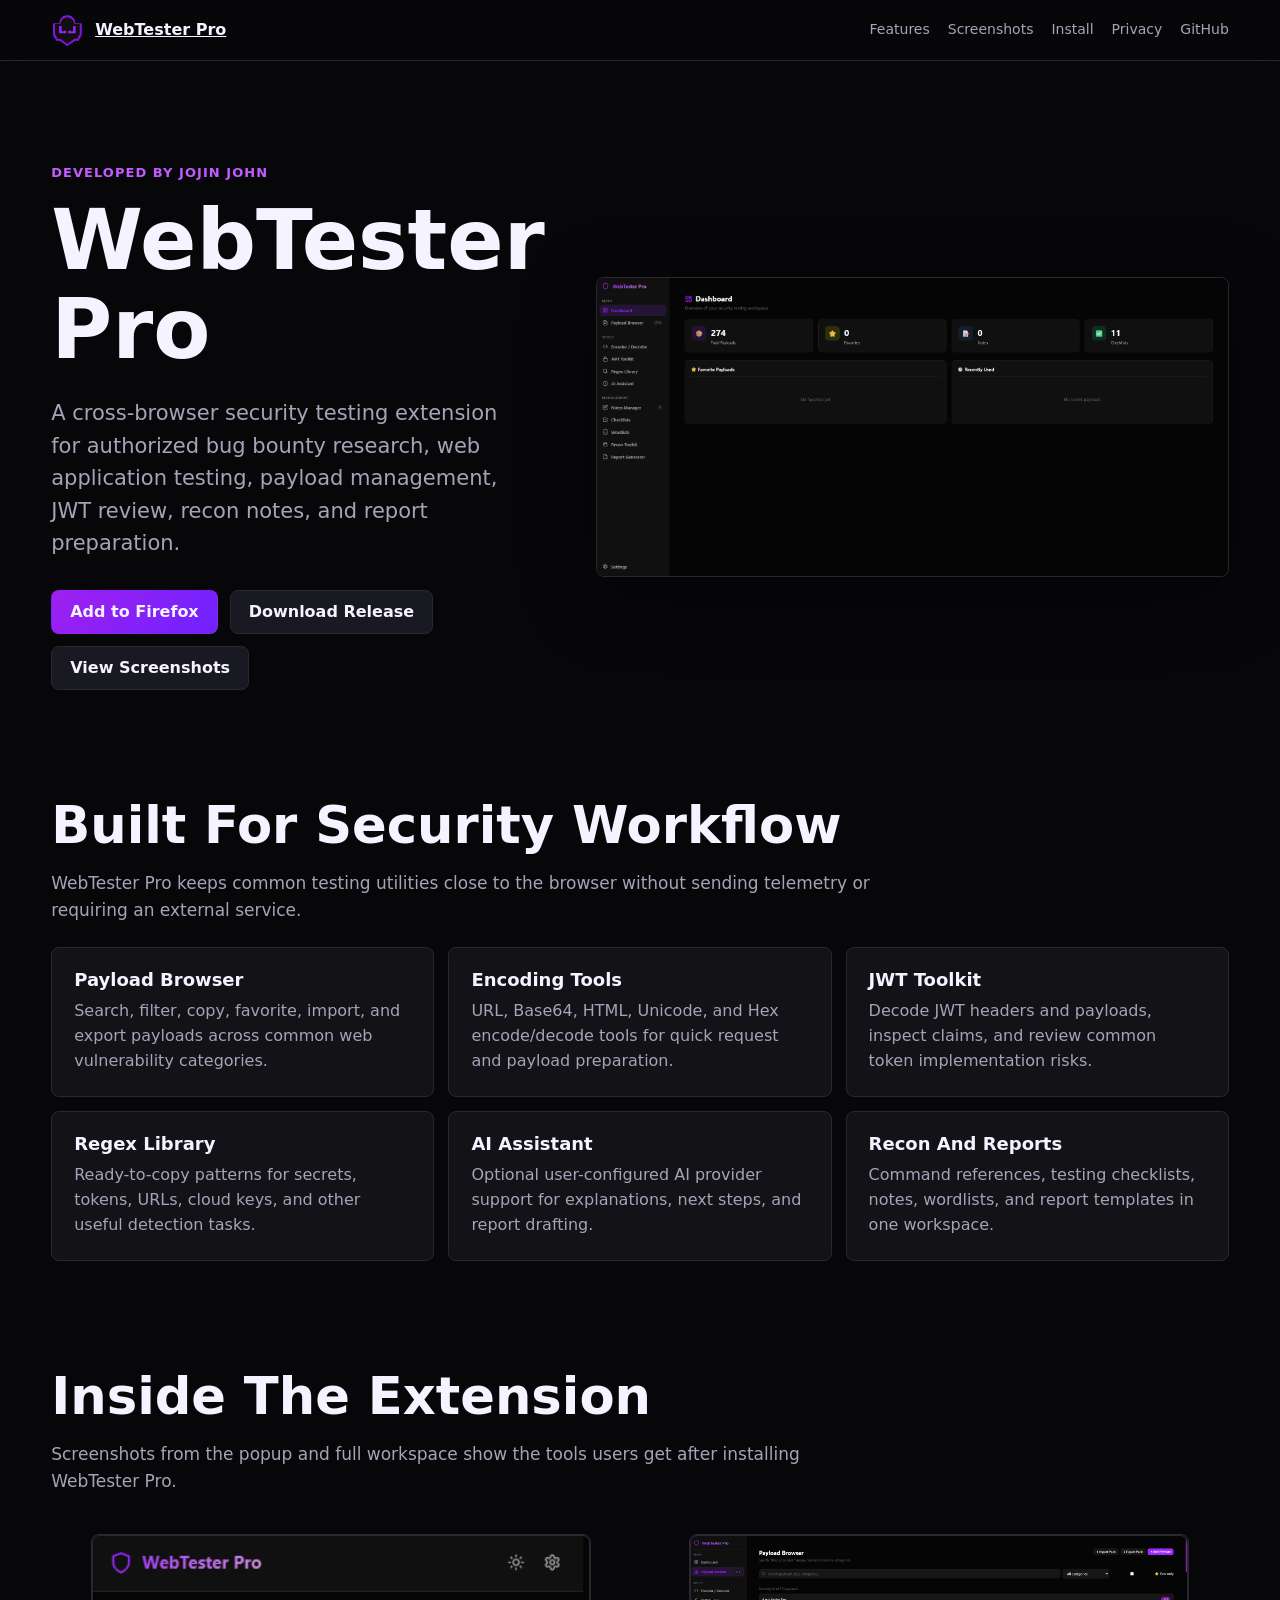
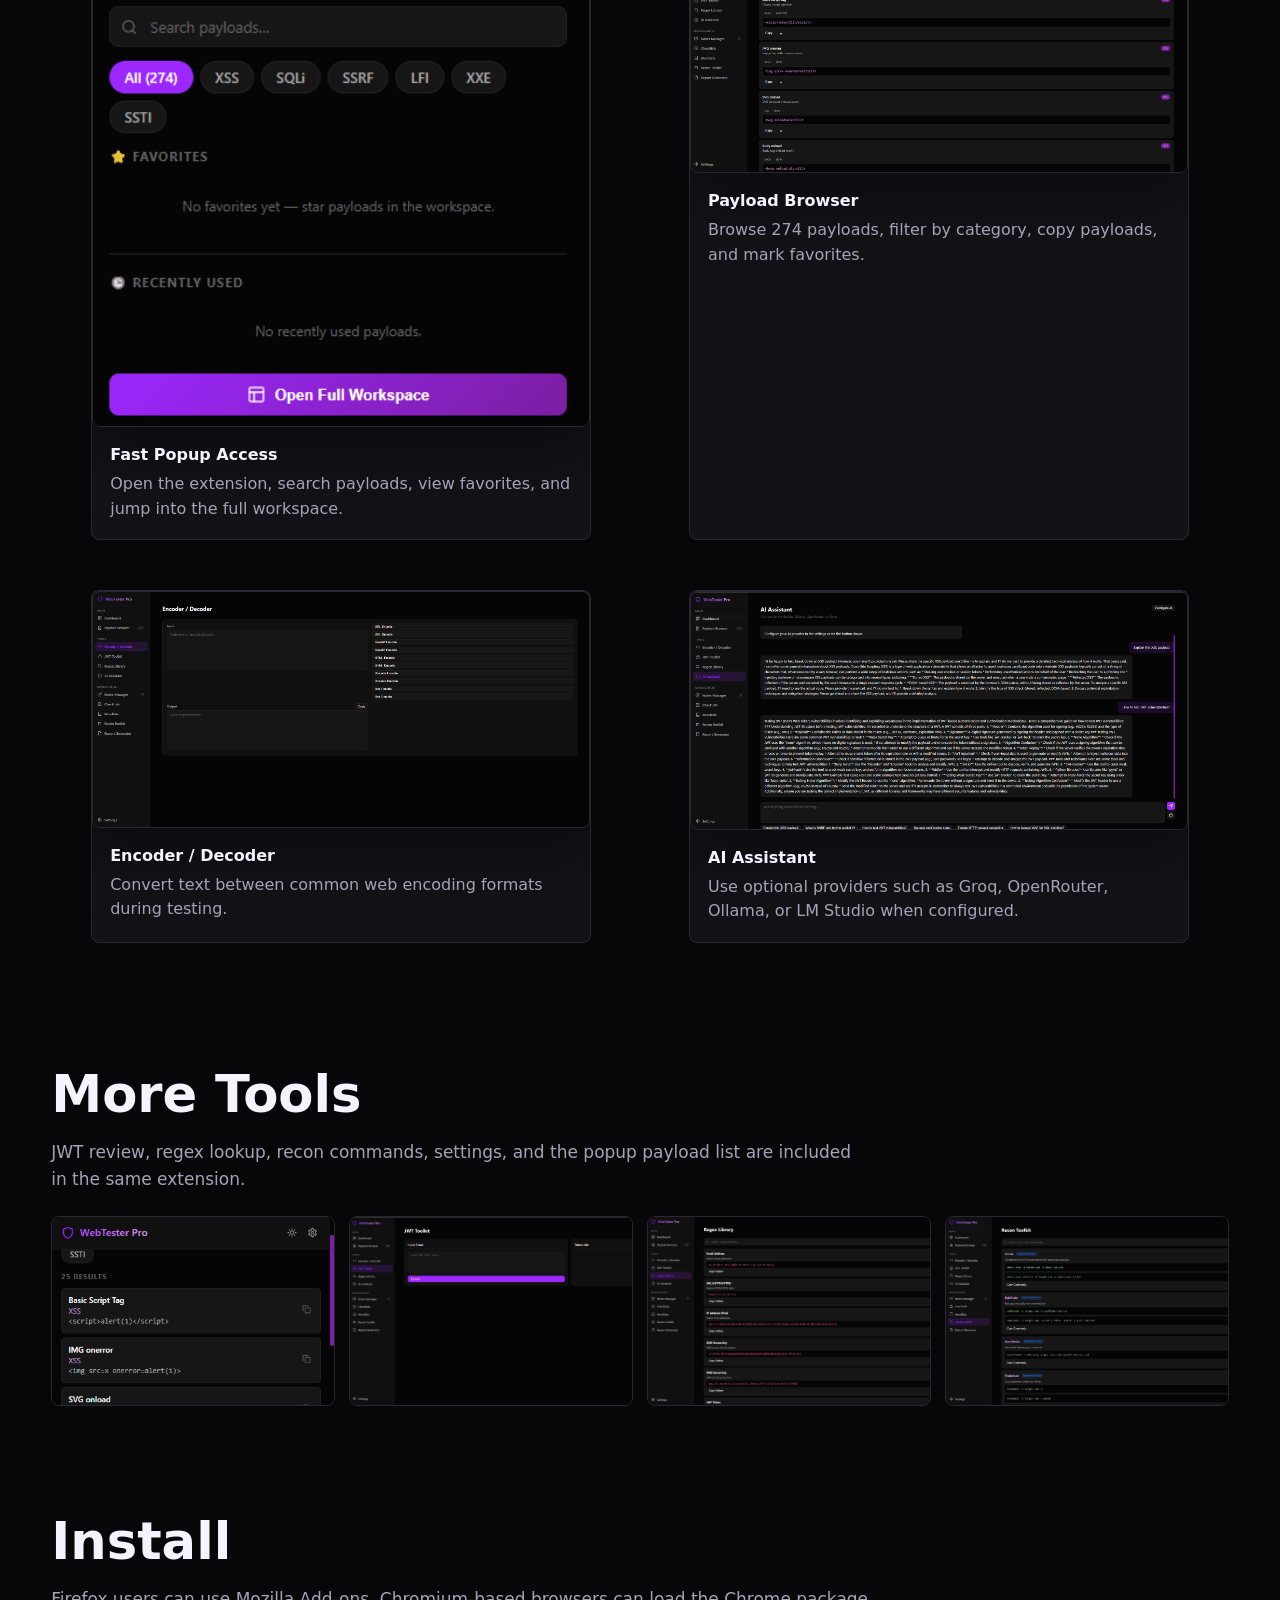
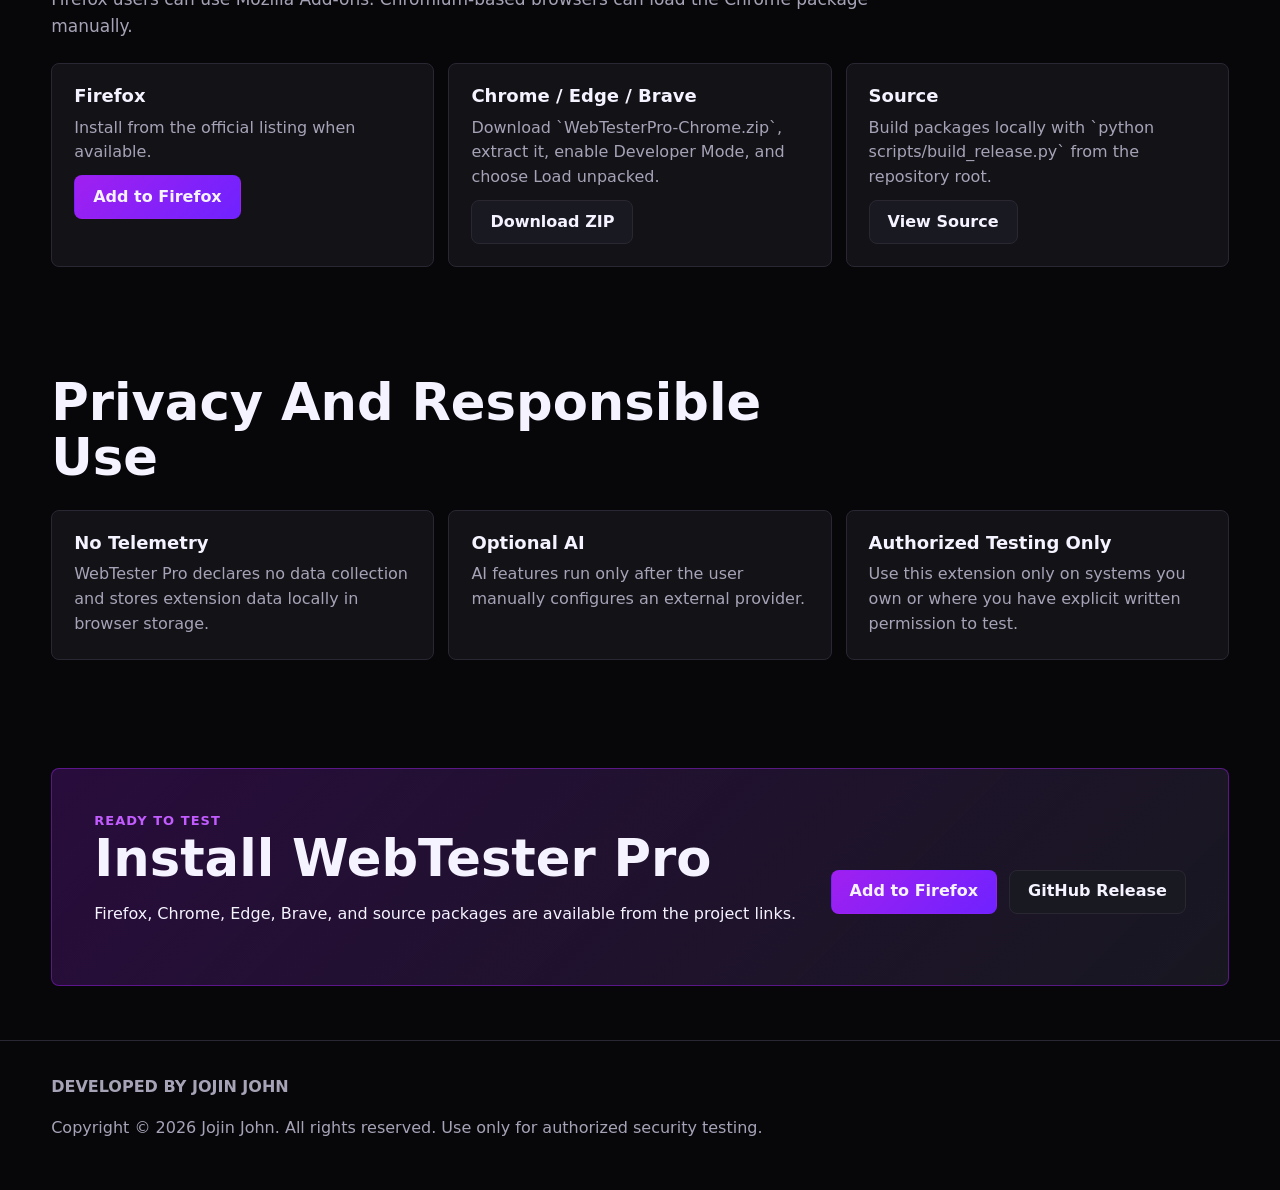
==== docs/index.html @ c3c5bc7b "Add documentation site and screenshots" ====
<!doctype html>
<html lang="en">
<head>
  <meta charset="utf-8">
  <meta name="viewport" content="width=device-width, initial-scale=1">
  <title>WebTester Pro Documentation</title>
  <meta name="description" content="WebTester Pro documentation, screenshots, features, install links, and authorized security testing workflow.">
  <link rel="stylesheet" href="styles.css">
</head>
<body>
  <header class="site-header">
    <a class="brand" href="#top" aria-label="WebTester Pro home">
      <img src="assets/icon48.png" alt="">
      <span>WebTester Pro</span>
    </a>
    <nav aria-label="Primary navigation">
      <a href="#features">Features</a>
      <a href="#screenshots">Screenshots</a>
      <a href="#install">Install</a>
      <a href="#privacy">Privacy</a>
      <a href="https://github.com/jojin1709/WEB-TESTER-EXENSION">GitHub</a>
    </nav>
  </header>

  <main id="top">
    <section class="hero">
      <div>
        <div class="eyebrow">Developed by Jojin John</div>
        <h1>WebTester Pro</h1>
        <p class="lead">A cross-browser security testing extension for authorized bug bounty research, web application testing, payload management, JWT review, recon notes, and report preparation.</p>
        <div class="hero-actions">
          <a class="button primary" href="https://addons.mozilla.org/en-US/firefox/addon/webtester-pro/">Add to Firefox</a>
          <a class="button" href="https://github.com/jojin1709/WEB-TESTER-EXENSION/releases/tag/v1.0.0">Download Release</a>
          <a class="button" href="#screenshots">View Screenshots</a>
        </div>
      </div>
      <img class="hero-shot" src="assets/screenshots/dashboard.png" alt="WebTester Pro dashboard showing payload, favorites, notes, and checklist counts.">
    </section>

    <section id="features">
      <div class="section-head">
        <h2>Built For Security Workflow</h2>
        <p>WebTester Pro keeps common testing utilities close to the browser without sending telemetry or requiring an external service.</p>
      </div>
      <div class="feature-grid">
        <article class="card">
          <h3>Payload Browser</h3>
          <p>Search, filter, copy, favorite, import, and export payloads across common web vulnerability categories.</p>
        </article>
        <article class="card">
          <h3>Encoding Tools</h3>
          <p>URL, Base64, HTML, Unicode, and Hex encode/decode tools for quick request and payload preparation.</p>
        </article>
        <article class="card">
          <h3>JWT Toolkit</h3>
          <p>Decode JWT headers and payloads, inspect claims, and review common token implementation risks.</p>
        </article>
        <article class="card">
          <h3>Regex Library</h3>
          <p>Ready-to-copy patterns for secrets, tokens, URLs, cloud keys, and other useful detection tasks.</p>
        </article>
        <article class="card">
          <h3>AI Assistant</h3>
          <p>Optional user-configured AI provider support for explanations, next steps, and report drafting.</p>
        </article>
        <article class="card">
          <h3>Recon And Reports</h3>
          <p>Command references, testing checklists, notes, wordlists, and report templates in one workspace.</p>
        </article>
      </div>
    </section>

    <section id="screenshots">
      <div class="section-head">
        <h2>Inside The Extension</h2>
        <p>Screenshots from the popup and full workspace show the tools users get after installing WebTester Pro.</p>
      </div>
      <div class="screenshot-grid">
        <figure class="screenshot">
          <img src="assets/screenshots/popup-overview.png" alt="Compact WebTester Pro popup overview.">
          <figcaption><strong>Fast Popup Access</strong>Open the extension, search payloads, view favorites, and jump into the full workspace.</figcaption>
        </figure>
        <figure class="screenshot">
          <img src="assets/screenshots/payload-browser.png" alt="Payload browser with XSS payload cards.">
          <figcaption><strong>Payload Browser</strong>Browse 274 payloads, filter by category, copy payloads, and mark favorites.</figcaption>
        </figure>
        <figure class="screenshot">
          <img src="assets/screenshots/encoder-decoder.png" alt="Encoder and decoder tool interface.">
          <figcaption><strong>Encoder / Decoder</strong>Convert text between common web encoding formats during testing.</figcaption>
        </figure>
        <figure class="screenshot">
          <img src="assets/screenshots/ai-assistant.png" alt="AI assistant view with security testing answers.">
          <figcaption><strong>AI Assistant</strong>Use optional providers such as Groq, OpenRouter, Ollama, or LM Studio when configured.</figcaption>
        </figure>
      </div>
    </section>

    <section>
      <div class="section-head">
        <h2>More Tools</h2>
        <p>JWT review, regex lookup, recon commands, settings, and the popup payload list are included in the same extension.</p>
      </div>
      <div class="gallery-strip">
        <img src="assets/screenshots/popup-payloads.png" alt="Popup payload list.">
        <img src="assets/screenshots/jwt-toolkit.png" alt="JWT toolkit.">
        <img src="assets/screenshots/regex-library.png" alt="Regex library.">
        <img src="assets/screenshots/recon-toolkit.png" alt="Recon toolkit.">
      </div>
    </section>

    <section id="install">
      <div class="section-head">
        <h2>Install</h2>
        <p>Firefox users can use Mozilla Add-ons. Chromium-based browsers can load the Chrome package manually.</p>
      </div>
      <div class="install-grid">
        <article class="card">
          <h3>Firefox</h3>
          <p>Install from the official listing when available.</p>
          <p><a class="button primary" href="https://addons.mozilla.org/en-US/firefox/addon/webtester-pro/">Add to Firefox</a></p>
        </article>
        <article class="card">
          <h3>Chrome / Edge / Brave</h3>
          <p>Download `WebTesterPro-Chrome.zip`, extract it, enable Developer Mode, and choose Load unpacked.</p>
          <p><a class="button" href="https://github.com/jojin1709/WEB-TESTER-EXENSION/releases/tag/v1.0.0">Download ZIP</a></p>
        </article>
        <article class="card">
          <h3>Source</h3>
          <p>Build packages locally with `python scripts/build_release.py` from the repository root.</p>
          <p><a class="button" href="https://github.com/jojin1709/WEB-TESTER-EXENSION">View Source</a></p>
        </article>
      </div>
    </section>

    <section id="privacy">
      <div class="section-head">
        <h2>Privacy And Responsible Use</h2>
      </div>
      <div class="trust-grid">
        <article class="card">
          <h3>No Telemetry</h3>
          <p>WebTester Pro declares no data collection and stores extension data locally in browser storage.</p>
        </article>
        <article class="card">
          <h3>Optional AI</h3>
          <p>AI features run only after the user manually configures an external provider.</p>
        </article>
        <article class="card">
          <h3>Authorized Testing Only</h3>
          <p>Use this extension only on systems you own or where you have explicit written permission to test.</p>
        </article>
      </div>
    </section>

    <section>
      <div class="callout">
        <div>
          <div class="eyebrow">Ready to test</div>
          <h2>Install WebTester Pro</h2>
          <p>Firefox, Chrome, Edge, Brave, and source packages are available from the project links.</p>
        </div>
        <div class="hero-actions">
          <a class="button primary" href="https://addons.mozilla.org/en-US/firefox/addon/webtester-pro/">Add to Firefox</a>
          <a class="button" href="https://github.com/jojin1709/WEB-TESTER-EXENSION/releases/tag/v1.0.0">GitHub Release</a>
        </div>
      </div>
    </section>
  </main>

  <footer class="site-footer">
    <strong>DEVELOPED BY JOJIN JOHN</strong>
    <p>Copyright © 2026 Jojin John. All rights reserved. Use only for authorized security testing.</p>
  </footer>
</body>
</html>
---- docs/styles.css ----
:root {
  color-scheme: dark;
  --bg: #07070a;
  --panel: #121217;
  --panel-2: #191922;
  --text: #f5f3ff;
  --muted: #a7a3b7;
  --line: #2a2733;
  --purple: #a020f0;
  --purple-2: #c35cff;
  --green: #35d47a;
}

* {
  box-sizing: border-box;
}

html {
  scroll-behavior: smooth;
}

body {
  margin: 0;
  background: var(--bg);
  color: var(--text);
  font-family: Inter, ui-sans-serif, system-ui, -apple-system, BlinkMacSystemFont, "Segoe UI", sans-serif;
  line-height: 1.55;
}

a {
  color: inherit;
}

.site-header {
  position: sticky;
  top: 0;
  z-index: 10;
  display: flex;
  align-items: center;
  justify-content: space-between;
  gap: 24px;
  padding: 14px clamp(18px, 4vw, 64px);
  border-bottom: 1px solid var(--line);
  background: rgba(7, 7, 10, 0.86);
  backdrop-filter: blur(18px);
}

.brand {
  display: flex;
  align-items: center;
  gap: 12px;
  font-weight: 800;
}

.brand img {
  width: 32px;
  height: 32px;
}

.site-header nav {
  display: flex;
  gap: 18px;
  color: var(--muted);
  font-size: 14px;
}

.site-header nav a {
  text-decoration: none;
}

.site-header nav a:hover {
  color: var(--text);
}

.hero {
  display: grid;
  grid-template-columns: minmax(0, 0.95fr) minmax(320px, 1.25fr);
  gap: clamp(28px, 5vw, 72px);
  align-items: center;
  padding: clamp(54px, 8vw, 108px) clamp(18px, 4vw, 64px) 54px;
}

.eyebrow {
  color: var(--purple-2);
  font-size: 13px;
  font-weight: 800;
  letter-spacing: 0.08em;
  text-transform: uppercase;
}

h1,
h2,
h3 {
  margin: 0;
  letter-spacing: 0;
  line-height: 1.08;
}

h1 {
  max-width: 760px;
  margin-top: 12px;
  font-size: clamp(42px, 6.5vw, 86px);
}

h2 {
  font-size: clamp(30px, 4vw, 52px);
}

h3 {
  font-size: 18px;
}

.lead {
  max-width: 680px;
  margin: 22px 0 0;
  color: var(--muted);
  font-size: clamp(17px, 2vw, 21px);
}

.hero-actions {
  display: flex;
  flex-wrap: wrap;
  gap: 12px;
  margin-top: 30px;
}

.button {
  display: inline-flex;
  align-items: center;
  justify-content: center;
  min-height: 44px;
  padding: 0 18px;
  border: 1px solid var(--line);
  border-radius: 8px;
  background: var(--panel-2);
  color: var(--text);
  font-weight: 800;
  text-decoration: none;
}

.button.primary {
  border-color: transparent;
  background: linear-gradient(135deg, var(--purple), #6f22ff);
}

.hero-shot,
.screenshot img {
  width: 100%;
  display: block;
  border: 1px solid var(--line);
  border-radius: 8px;
  background: #000;
  box-shadow: 0 18px 70px rgba(0, 0, 0, 0.38);
}

section {
  padding: 54px clamp(18px, 4vw, 64px);
}

.section-head {
  max-width: 820px;
  margin-bottom: 24px;
}

.section-head p {
  color: var(--muted);
  font-size: 17px;
}

.feature-grid,
.install-grid,
.trust-grid {
  display: grid;
  grid-template-columns: repeat(3, minmax(0, 1fr));
  gap: 14px;
}

.card {
  min-height: 150px;
  padding: 22px;
  border: 1px solid var(--line);
  border-radius: 8px;
  background: var(--panel);
}

.card p {
  margin: 10px 0 0;
  color: var(--muted);
}

.install-grid .card {
  min-height: 0;
}

.screenshot-grid {
  display: grid;
  grid-template-columns: repeat(2, minmax(0, 1fr));
  gap: 18px;
}

.screenshot {
  border: 1px solid var(--line);
  border-radius: 8px;
  background: var(--panel);
  overflow: hidden;
}

.screenshot figcaption {
  padding: 16px 18px 18px;
  color: var(--muted);
}

.screenshot strong {
  display: block;
  color: var(--text);
  margin-bottom: 4px;
}

.gallery-strip {
  display: grid;
  grid-template-columns: repeat(4, minmax(0, 1fr));
  gap: 14px;
}

.gallery-strip img {
  width: 100%;
  height: 190px;
  object-fit: cover;
  object-position: left top;
  border: 1px solid var(--line);
  border-radius: 8px;
  background: #000;
}

.callout {
  display: flex;
  justify-content: space-between;
  gap: 24px;
  align-items: center;
  border: 1px solid rgba(160, 32, 240, 0.45);
  border-radius: 8px;
  background: linear-gradient(135deg, rgba(160, 32, 240, 0.22), rgba(25, 25, 34, 0.94));
  padding: clamp(24px, 4vw, 42px);
}

.site-footer {
  padding: 34px clamp(18px, 4vw, 64px);
  border-top: 1px solid var(--line);
  color: var(--muted);
}

@media (max-width: 900px) {
  .hero,
  .feature-grid,
  .install-grid,
  .trust-grid,
  .screenshot-grid,
  .gallery-strip {
    grid-template-columns: 1fr;
  }

  .site-header {
    align-items: flex-start;
    flex-direction: column;
  }

  .site-header nav {
    flex-wrap: wrap;
  }

  .callout {
    align-items: flex-start;
    flex-direction: column;
  }
}
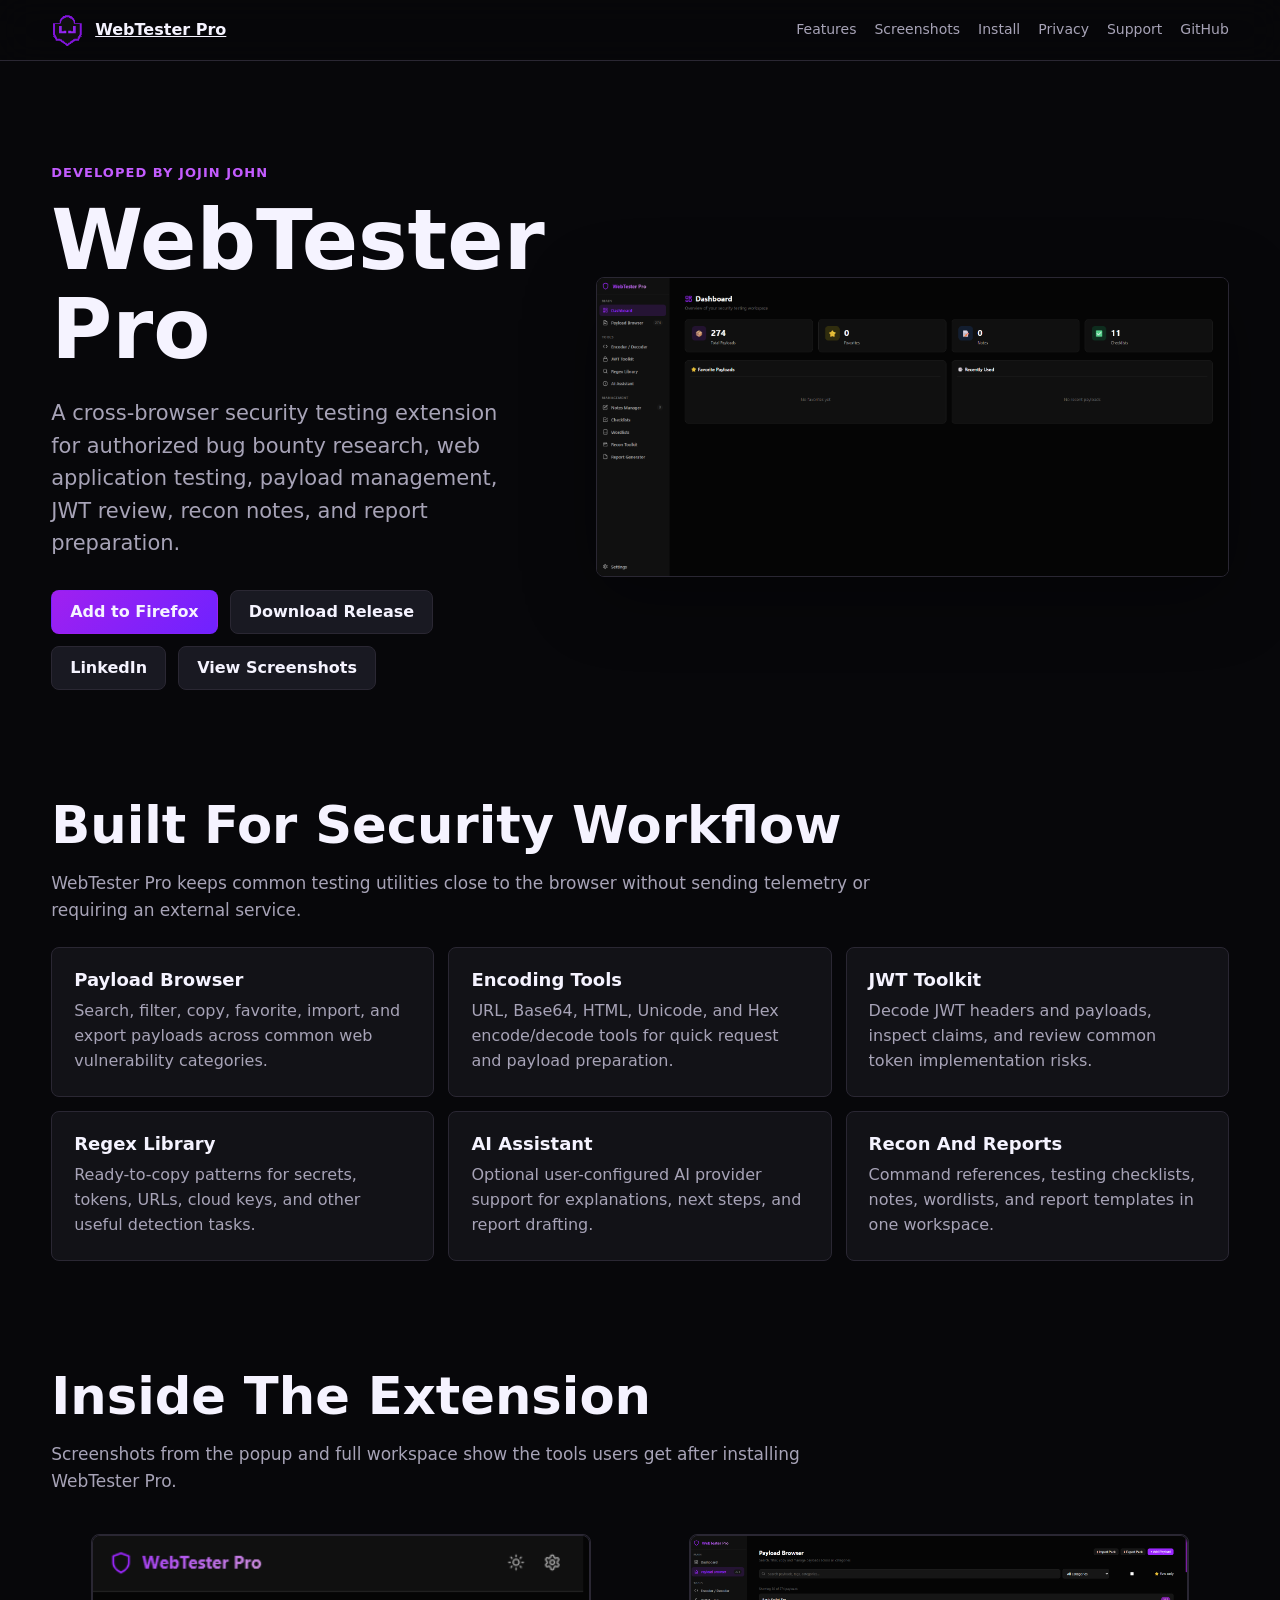
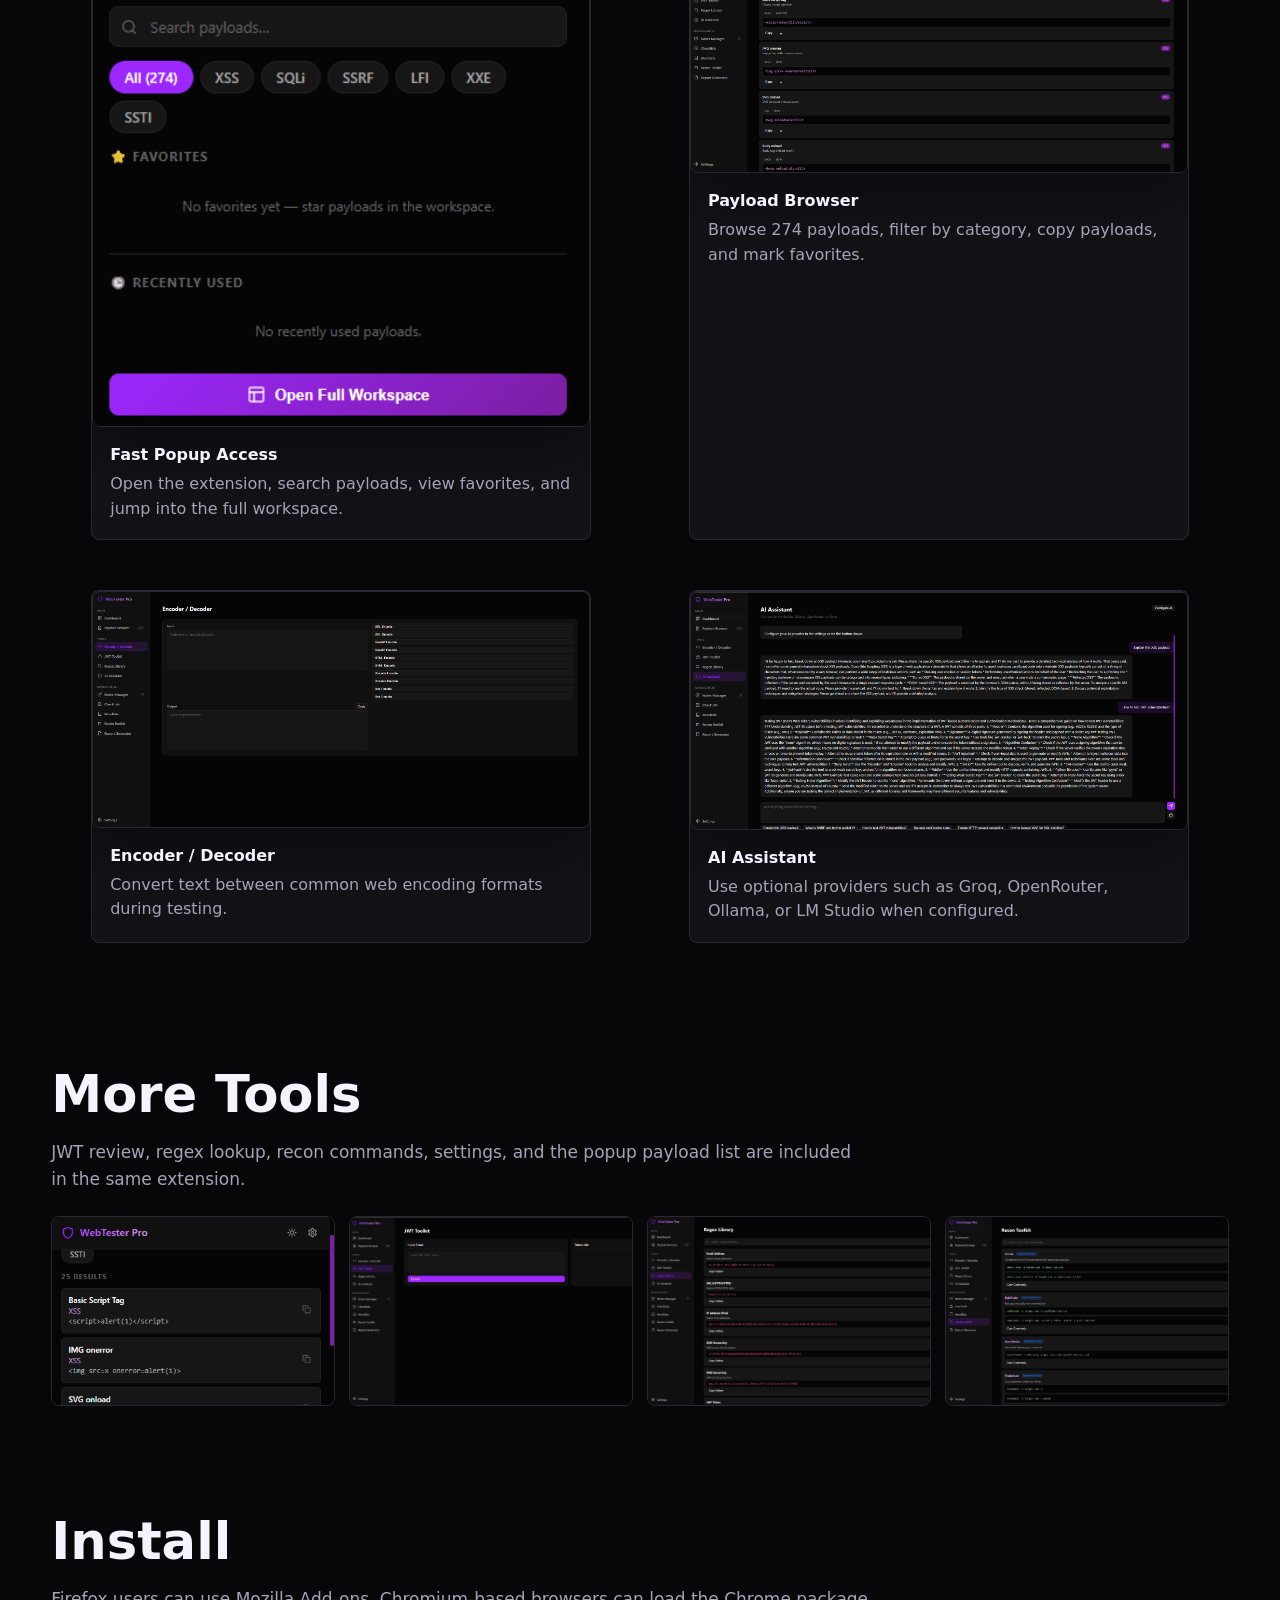
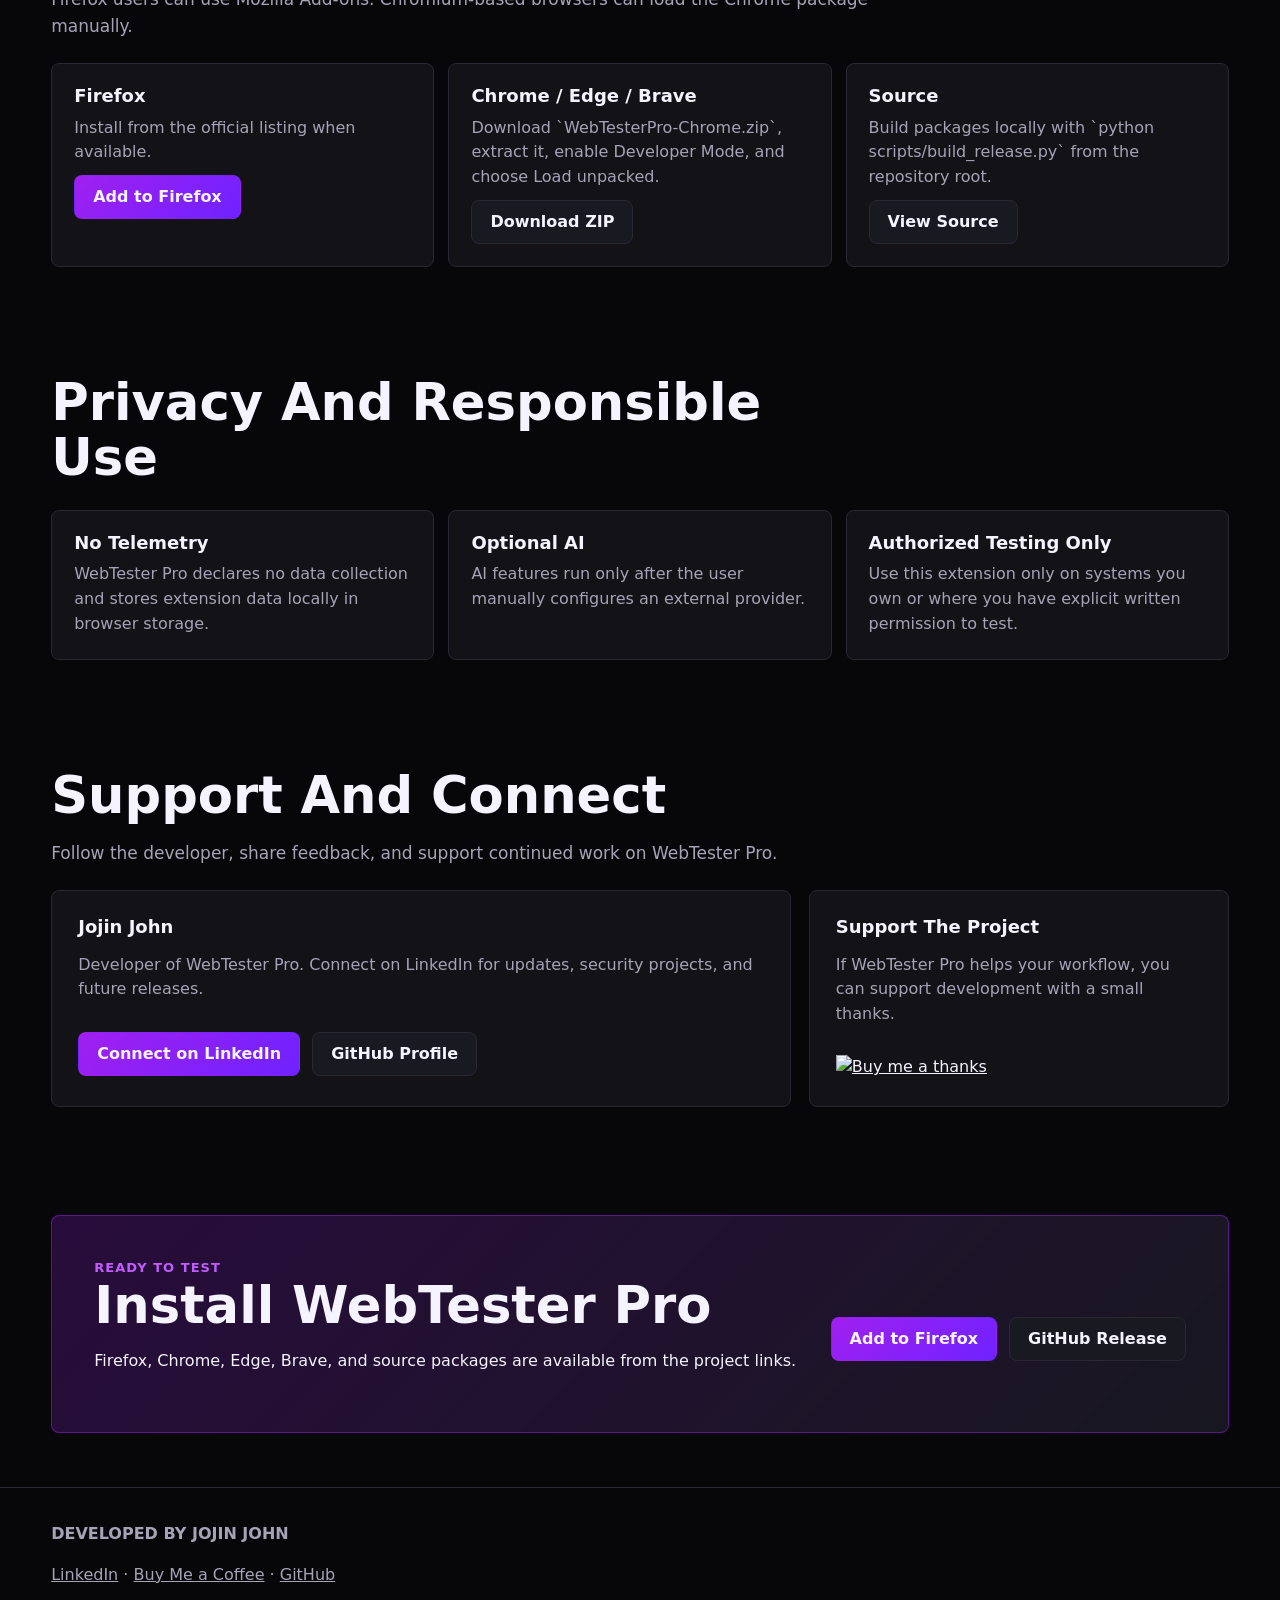
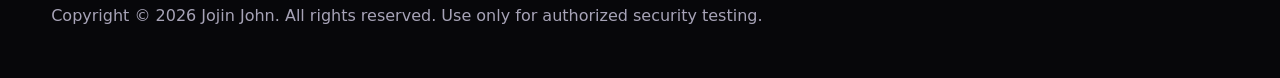
==== commit 963629ab: "Add support and LinkedIn links" ====
--- a/docs/index.html
+++ b/docs/index.html
@@ -18,6 +18,7 @@
       <a href="#screenshots">Screenshots</a>
       <a href="#install">Install</a>
       <a href="#privacy">Privacy</a>
+      <a href="#support">Support</a>
       <a href="https://github.com/jojin1709/WEB-TESTER-EXENSION">GitHub</a>
     </nav>
   </header>
@@ -31,6 +32,7 @@
         <div class="hero-actions">
           <a class="button primary" href="https://addons.mozilla.org/en-US/firefox/addon/webtester-pro/">Add to Firefox</a>
           <a class="button" href="https://github.com/jojin1709/WEB-TESTER-EXENSION/releases/tag/v1.0.0">Download Release</a>
+          <a class="button" href="https://www.linkedin.com/in/jojin-john">LinkedIn</a>
           <a class="button" href="#screenshots">View Screenshots</a>
         </div>
       </div>
@@ -149,6 +151,30 @@
           <h3>Authorized Testing Only</h3>
           <p>Use this extension only on systems you own or where you have explicit written permission to test.</p>
         </article>
+      </div>
+    </section>
+
+    <section id="support">
+      <div class="section-head">
+        <h2>Support And Connect</h2>
+        <p>Follow the developer, share feedback, and support continued work on WebTester Pro.</p>
+      </div>
+      <div class="support-panel">
+        <div>
+          <h3>Jojin John</h3>
+          <p>Developer of WebTester Pro. Connect on LinkedIn for updates, security projects, and future releases.</p>
+          <div class="hero-actions">
+            <a class="button primary" href="https://www.linkedin.com/in/jojin-john">Connect on LinkedIn</a>
+            <a class="button" href="https://github.com/jojin1709">GitHub Profile</a>
+          </div>
+        </div>
+        <div class="support-card">
+          <h3>Support The Project</h3>
+          <p>If WebTester Pro helps your workflow, you can support development with a small thanks.</p>
+          <a class="bmc-button" href="https://www.buymeacoffee.com/jojin1709">
+            <img src="https://img.buymeacoffee.com/button-api/?text=Buy me a thanks&emoji=🙂&slug=jojin1709&button_colour=FFDD00&font_colour=000000&font_family=Cookie&outline_colour=000000&coffee_colour=ffffff" alt="Buy me a thanks">
+          </a>
+        </div>
       </div>
     </section>
 
@@ -169,7 +195,9 @@
 
   <footer class="site-footer">
     <strong>DEVELOPED BY JOJIN JOHN</strong>
+    <p><a href="https://www.linkedin.com/in/jojin-john">LinkedIn</a> · <a href="https://www.buymeacoffee.com/jojin1709">Buy Me a Coffee</a> · <a href="https://github.com/jojin1709/WEB-TESTER-EXENSION">GitHub</a></p>
     <p>Copyright © 2026 Jojin John. All rights reserved. Use only for authorized security testing.</p>
   </footer>
+  <script data-name="BMC-Widget" data-cfasync="false" src="https://cdnjs.buymeacoffee.com/1.0.0/widget.prod.min.js" data-id="jojin1709" data-description="Support me on Buy me a coffee!" data-message="" data-color="#5F7FFF" data-position="Right" data-x_margin="18" data-y_margin="18"></script>
 </body>
 </html>
--- a/docs/styles.css
+++ b/docs/styles.css
@@ -243,6 +243,38 @@
   padding: clamp(24px, 4vw, 42px);
 }
 
+.support-panel {
+  display: grid;
+  grid-template-columns: minmax(0, 1fr) minmax(280px, 420px);
+  gap: 18px;
+  align-items: stretch;
+}
+
+.support-panel > div {
+  padding: 26px;
+  border: 1px solid var(--line);
+  border-radius: 8px;
+  background: var(--panel);
+}
+
+.support-panel p {
+  color: var(--muted);
+}
+
+.support-card {
+  display: flex;
+  flex-direction: column;
+  justify-content: center;
+}
+
+.bmc-button img {
+  max-width: 230px;
+  width: 100%;
+  height: auto;
+  display: block;
+  margin-top: 12px;
+}
+
 .site-footer {
   padding: 34px clamp(18px, 4vw, 64px);
   border-top: 1px solid var(--line);
@@ -272,4 +304,8 @@
     align-items: flex-start;
     flex-direction: column;
   }
-}
+
+  .support-panel {
+    grid-template-columns: 1fr;
+  }
+}
